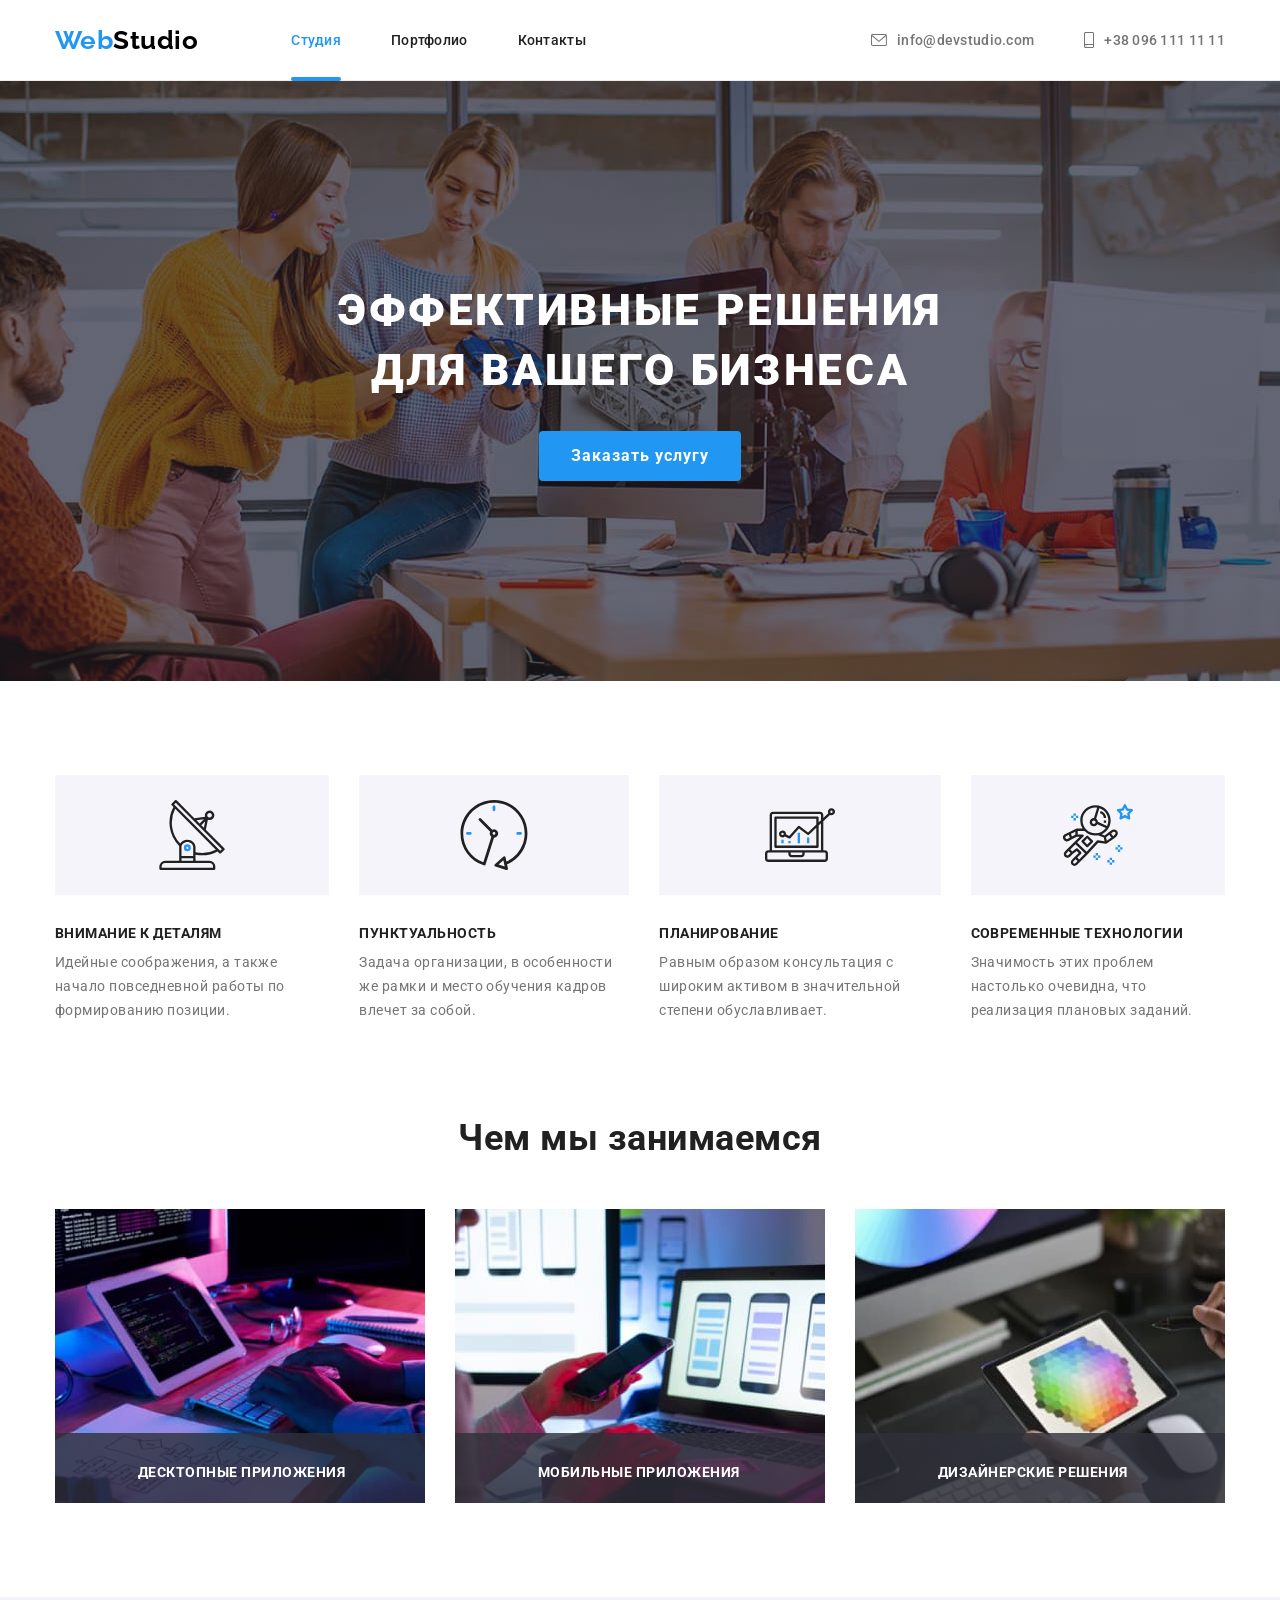
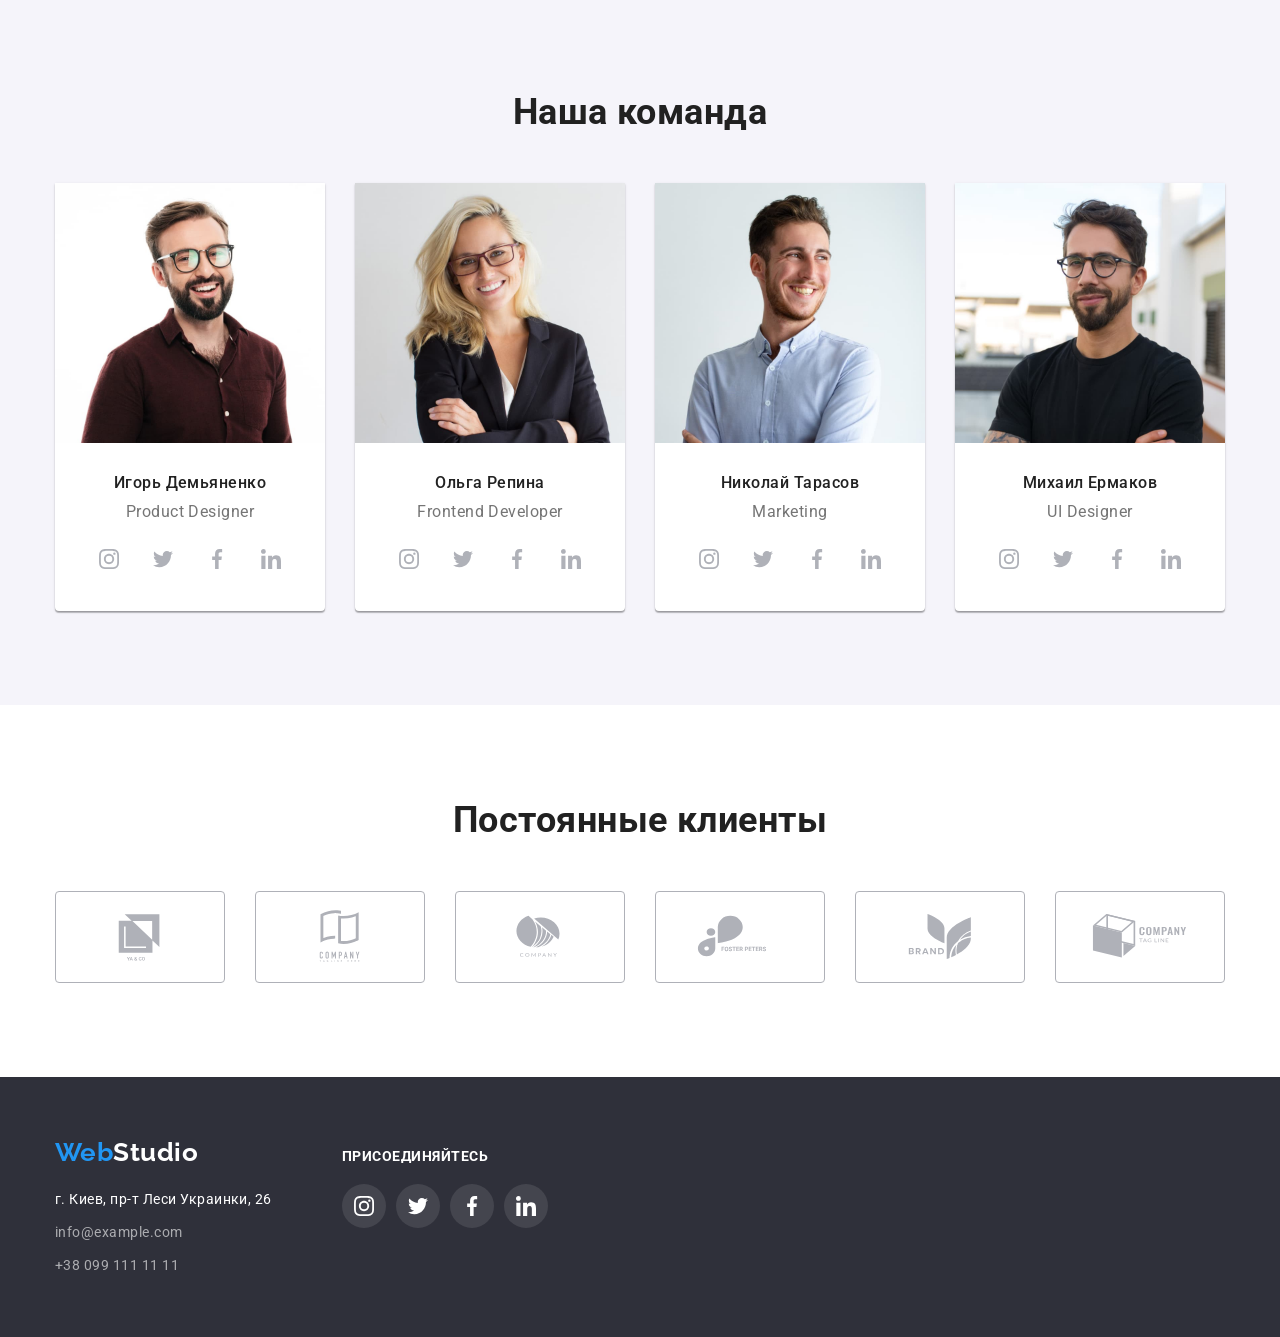
==== index.html @ f8e70f0c "Підготовка до ДЗ 6" ====
<!DOCTYPE html>
<html lang="ru">
  <head>
    <meta charset="UTF-8" />
    <meta http-equiv="X-UA-Compatible" content="IE=edge" />
    <meta name="viewport" content="width=device-width, initial-scale=1.0" />
    <title>goit-markup-hw-04</title>
    <link rel="preconnect" href="https://fonts.googleapis.com" />
    <link rel="preconnect" href="https://fonts.gstatic.com" crossorigin />
    <link
      href="https://fonts.googleapis.com/css2?family=Raleway:wght@700&family=Roboto:wght@400;500;700;900&display=swap"
      rel="stylesheet"
    />
    <link
      rel="stylesheet"
      href="https://cdnjs.cloudflare.com/ajax/libs/modern-normalize/1.1.0/modern-normalize.min.css"
    />
    <link rel="stylesheet" href="./css/styles.css" />
  </head>
  <body>
    <!--header site web studio-->
    <header class="header">
      <div class="conteiner header-nav">
        <a class="logo" href="./index.html"
          >Web<span class="logo-text">Studio</span></a
        >

        <!-- navigation -->
        <nav class="navigation">
          <ul class="site-nav">
            <li class="item-nav">
              <a class="link current" href="./index.html">Студия</a>
            </li>
            <li class="item-nav">
              <a class="link" href="./portfolio.html">Портфолио</a>
            </li>
            <li class="item-nav"><a class="link" href="#">Контакты</a></li>
          </ul>
        </nav>

        <!-- contacts -->
        <ul class="contacts">
          <li class="item">
            <a class="link" href="mailto:info@devstudio.com">
              <svg class="link-icon-mail">
                <use href="./images/sprite-icons.svg#icon-envelope"></use>
              </svg>
              info@devstudio.com</a
            >
          </li>
          <li class="item">
            <a class="link" href="tel:+380961111111">
              <svg class="link-icon-phone">
                <use href="./images/sprite-icons.svg#icon-smartphone"></use>
              </svg>
              +38 096 111 11 11</a
            >
          </li>
        </ul>
      </div>
    </header>

    <main>
      <!--hero site web studio-->
      <section class="hero">
        <div class="conteiner">
          <h1 class="slogan">
            Эффективные решения<br />
            для вашего бизнеса
          </h1>

          <button data-modal-open class="button" type="button">Заказать услугу</button>
        </div>
      </section>

      <!--specifics site web studio-->
      <section class="section">
        <div class="conteiner">
          <h2 class="visually-hidden">Особенности</h2>

          <!-- specifics -->
          <ul class="specific-items">
            <li class="item">
              <div class="specific-icon-bg">
                <svg class="specific-icon">
                  <use href="./images/sprite-icons.svg#icon-antenna"></use>
                </svg>
              </div>
              <h3 class="subtitle">Внимание к деталям</h3>
              <p class="text">
                Идейные соображения, а также начало повседневной работы по
                формированию позиции.
              </p>
            </li>

            <li class="item">
              <div class="specific-icon-bg">
                <svg class="specific-icon">
                  <use href="./images/sprite-icons.svg#icon-clock"></use>
                </svg>
              </div>
              <h3 class="subtitle">Пунктуальность</h3>
              <p class="text">
                Задача организации, в особенности же рамки и место обучения
                кадров влечет за собой.
              </p>
            </li>

            <li class="item">
              <div class="specific-icon-bg">
                <svg class="specific-icon">
                  <use href="./images/sprite-icons.svg#icon-diagram"></use>
                </svg>
              </div>
              <h3 class="subtitle">Планирование</h3>
              <p class="text">
                Равным образом консультация с широким активом в значительной
                степени обуславливает.
              </p>
            </li>

            <li class="item">
              <div class="specific-icon-bg">
                <svg class="specific-icon">
                  <use href="./images/sprite-icons.svg#icon-astronaut"></use>
                </svg>
              </div>
              <h3 class="subtitle">Современные технологии</h3>
              <p class="text">
                Значимость этих проблем настолько очевидна, что реализация
                плановых заданий.
              </p>
            </li>
          </ul>
        </div>
      </section>

      <!--works site web studio-->
      <section class="section works">
        <div class="conteiner">
          <h2 class="title-works">Чем мы занимаемся</h2>

          <ul class="works-site">
            <li class="item-work">
              <div class="work-img">
              <img
                src="./images/work/work-computer.jpg"
                alt="Работа за компютером"
                width="370"
              />
              <h3 class="subtitle-work">Десктопные приложения</h3>
              </div>
            </li>

            <li class="item-work">
              <div class="work-img">
              <img
                src="./images/work/work-smartphone.jpg"
                alt="Работа с мобильным интерфейсом"
                width="370"
              />
              <h3 class="subtitle-work">Мобильные приложения</h3>
              </div>
            </li>

            <li class="item-work">
              <div class="work-img">
              <img
                src="./images/work/work-color.jpg"
                alt="Работа с цветом"
                width="370"
              />
              <h3 class="subtitle-work">Дизайнерские решения</h3>
              </div>
            </li>
          </ul>
        </div>
      </section>

      <!--teams site web studio-->
      <section class="section team-our">
        <div class="conteiner">
          <h2 class="title-teams">Наша команда</h2>

          <ul class="teams">
            <li class="card-item">
              <img
                src="./images/team/igor.jpg"
                alt="Игорь Демьяненко"
                width="270"
              />
              <div class="card-user">
                <h3 class="subtitle-team">Игорь Демьяненко</h3>
                <p class="text-team">Product Designer</p>

                <ul class="icons-user">
                  <li>
                    <a class="item-icon-user" href="#">
                      <svg class="icon-more">
                        <use
                          href="./images/sprite-icons.svg#icon-instagram"
                        ></use>
                      </svg>
                    </a>
                  </li>
                  <li>
                    <a class="item-icon-user" href="#">
                      <svg class="icon-more">
                        <use
                          href="./images/sprite-icons.svg#icon-twitter"
                        ></use>
                      </svg>
                    </a>
                  </li>
                  <li>
                    <a class="item-icon-user" href="#">
                      <svg class="icon-more">
                        <use
                          href="./images/sprite-icons.svg#icon-facebook"
                        ></use>
                      </svg>
                    </a>
                  </li>
                  <li>
                    <a class="item-icon-user" href="#">
                      <svg class="icon-more">
                        <use
                          href="./images/sprite-icons.svg#icon-linkedin"
                        ></use>
                      </svg>
                    </a>
                  </li>
                </ul>
              </div>
            </li>

            <li class="card-item">
              <img
                src="./images/team/olga.jpg"
                alt="Ольга Репина"
                width="270"
              />
              <div class="card-user">
                <h3 class="subtitle-team">Ольга Репина</h3>
                <p class="text-team">Frontend Developer</p>

                <ul class="icons-user">
                  <li>
                    <a class="item-icon-user" href="#">
                      <svg class="icon-more">
                        <use
                          href="./images/sprite-icons.svg#icon-instagram"
                        ></use>
                      </svg>
                    </a>
                  </li>
                  <li>
                    <a class="item-icon-user" href="#">
                      <svg class="icon-more">
                        <use
                          href="./images/sprite-icons.svg#icon-twitter"
                        ></use>
                      </svg>
                    </a>
                  </li>
                  <li>
                    <a class="item-icon-user" href="#">
                      <svg class="icon-more">
                        <use
                          href="./images/sprite-icons.svg#icon-facebook"
                        ></use>
                      </svg>
                    </a>
                  </li>
                  <li>
                    <a class="item-icon-user" href="#">
                      <svg class="icon-more">
                        <use
                          href="./images/sprite-icons.svg#icon-linkedin"
                        ></use>
                      </svg>
                    </a>
                  </li>
                </ul>
              </div>
            </li>

            <li class="card-item">
              <img
                src="./images/team/nicholas.jpg"
                alt="Николай Тарасов"
                width="270"
              />
              <div class="card-user">
                <h3 class="subtitle-team">Николай Тарасов</h3>
                <p class="text-team">Marketing</p>

                <ul class="icons-user">
                  <li>
                    <a class="item-icon-user" href="#">
                      <svg class="icon-more">
                        <use
                          href="./images/sprite-icons.svg#icon-instagram"
                        ></use>
                      </svg>
                    </a>
                  </li>
                  <li>
                    <a class="item-icon-user" href="#">
                      <svg class="icon-more">
                        <use
                          href="./images/sprite-icons.svg#icon-twitter"
                        ></use>
                      </svg>
                    </a>
                  </li>
                  <li>
                    <a class="item-icon-user" href="#">
                      <svg class="icon-more">
                        <use
                          href="./images/sprite-icons.svg#icon-facebook"
                        ></use>
                      </svg>
                    </a>
                  </li>
                  <li>
                    <a class="item-icon-user" href="#">
                      <svg class="icon-more">
                        <use
                          href="./images/sprite-icons.svg#icon-linkedin"
                        ></use>
                      </svg>
                    </a>
                  </li>
                </ul>
              </div>
            </li>

            <li class="card-item">
              <img
                src="./images/team/mykhailo.jpg"
                alt="Михаил Ермаков"
                width="270"
              />
              <div class="card-user">
                <h3 class="subtitle-team">Михаил Ермаков</h3>
                <p class="text-team">UI Designer</p>

                <ul class="icons-user">
                  <li>
                    <a class="item-icon-user" href="#">
                      <svg class="icon-more">
                        <use
                          href="./images/sprite-icons.svg#icon-instagram"
                        ></use>
                      </svg>
                    </a>
                  </li>
                  <li>
                    <a class="item-icon-user" href="#">
                      <svg class="icon-more">
                        <use
                          href="./images/sprite-icons.svg#icon-twitter"
                        ></use>
                      </svg>
                    </a>
                  </li>
                  <li>
                    <a class="item-icon-user" href="#">
                      <svg class="icon-more">
                        <use
                          href="./images/sprite-icons.svg#icon-facebook"
                        ></use>
                      </svg>
                    </a>
                  </li>
                  <li>
                    <a class="item-icon-user" href="#">
                      <svg class="icon-more">
                        <use
                          href="./images/sprite-icons.svg#icon-linkedin"
                        ></use>
                      </svg>
                    </a>
                  </li>
                </ul>
              </div>
            </li>
          </ul>
        </div>
      </section>

      <!-- regular clients -->
      <section class="section">
        <div class="conteiner">
          <h2 class="title-clients">Постоянные клиенты</h2>
          <ul class="clients">
            <li>
              <a class="client" href="#">
                <svg class="client-icon">
                  <use href="./images/sprite-icons.svg#icon-ya-and-co"></use>
                </svg>
              </a>
            </li>
            <li>
              <a class="client" href="#">
                <svg class="client-icon">
                  <use href="./images/sprite-icons.svg#icon-tagline-here"></use>
                </svg>
              </a>
            </li>
            <li>
              <a class="client" href="#">
                <svg class="client-icon">
                  <use href="./images/sprite-icons.svg#icon-company"></use>
                </svg>
              </a>
            </li>
            <li>
              <a class="client" href="#">
                <svg class="client-icon">
                  <use
                    href="./images/sprite-icons.svg#icon-foster-peters"
                  ></use>
                </svg>
              </a>
            </li>
            <li>
              <a class="client" href="#">
                <svg class="client-icon">
                  <use href="./images/sprite-icons.svg#icon-brand"></use>
                </svg>
              </a>
            </li>
            <li>
              <a class="client" href="#">
                <svg class="client-icon">
                  <use href="./images/sprite-icons.svg#icon-tag-line"></use>
                </svg>
              </a>
            </li>
          </ul>
        </div>
      </section>
    </main>

    <!--footer site web studio-->

    <footer class="footer">
      <div class="conteiner footer-nav">
        <div class="footer-address">
          <a class="logo-footer" href="./index.html"
            >Web<span class="logo-text">Studio</span></a
          >

          <!-- address footer -->
          <address class="address">
            <ul class="connection">
              <li class="item">
                <a
                  class="link-first"
                  href="https://goo.gl/maps/mM7BM1BBG924dc3X9"
                  target="_blank"
                  rel="noreferrer noopener"
                  >г. Киев, пр-т Леси Украинки, 26</a
                >
              </li>

              <li class="item">
                <a class="link" href="mailto:info@example.com"
                  >info@example.com</a
                >
              </li>

              <li class="item">
                <a class="link" href="tel:+380991111111">+38 099 111 11 11</a>
              </li>
            </ul>
          </address>
        </div>

        <!-- social footer -->
        <div class="social">
          <h3 class="title-social">присоединяйтесь</h3>
          <ul class="icons-social">
            <li>
              <a class="item-icon-social" href="#">
                <svg class="icon">
                  <use href="./images/sprite-icons.svg#icon-instagram"></use>
                </svg>
              </a>
            </li>
            <li>
              <a class="item-icon-social" href="#">
                <svg class="icon">
                  <use href="./images/sprite-icons.svg#icon-twitter"></use>
                </svg>
              </a>
            </li>
            <li>
              <a class="item-icon-social" href="#">
                <svg class="icon">
                  <use href="./images/sprite-icons.svg#icon-facebook"></use>
                </svg>
              </a>
            </li>
            <li>
              <a class="item-icon-social" href="#">
                <svg class="icon">
                  <use href="./images/sprite-icons.svg#icon-linkedin"></use>
                </svg>
              </a>
            </li>
          </ul>
        </div>
      </div>
    </footer>

    <!-- modal window -->
    <div class="backdrop is-hidden" data-modal>
        <div class="modal">
          <button data-modal-close class="close-modal" type="button">
            <svg class="icon-close-modal">
              <use href="./images/sprite-icons.svg#icon-close-modal"></use>
            </svg>
          </button>
        </div>
      </div>
  </body>

  <script src="./js/modal.js"></script>
</html>
---- css/styles.css ----
:root {
    /* background color site */
    --light-background-color: #FFFFFF;
    --dark-background-color: #2F303A;
    --darklight-background-color: #AFB1B8;
    --medium-background-color: #F5F4FA;
    --lightdark-background-color: #ECECEC;
    --lightmid-background-color: #EEEEEE;
    --accent-background-color: #2196F3;
    --accent-card-bg-color: rgba(33, 150, 243, 0.9);

    /* text color */
    --light-color-text: #FFFFFF;
    --dark-color-text: #000000;
    --medium-dark-color-text: #212121;
    --medium-light-color-text: #757575;
    --accent-color-text: #2196F3;
    --lightdark-color-text: rgba(255, 255, 255, 0.6);

    --timing-function: cubic-bezier(0.4, 0, 0.2, 1);
}

/* basic styles site */
body {
    background-color: var(--light-background-color);
    color: var(--medium-dark-color-text);

    font-family: Roboto, sans-serif;
    letter-spacing: 0.03em;
}
ul {
    margin: 0;
    padding: 0;
    list-style: none;
}
a {
    text-decoration: none;
}
.conteiner {
    width: 1200px;
    margin: 0 auto;
    padding-right: 15px;
    padding-left: 15px;
}
h1, h2, h3, p {
    margin-top: 0;
    margin-bottom: 0;
}
.section {
    padding-top: 94px;
    padding-bottom: 94px;
}
img {
    display: block;
    max-width: 100%;
    height: auto;
}
.visually-hidden { 
    position: absolute; 
    width: 1px; 
    height: 1px; 
    margin: -1px; 
    border: 0; 
    padding: 0; 
    white-space: nowrap; 
    clip-path: inset(100%); 
    clip: rect(0 0 0 0); 
    overflow: hidden; 
}
/* end basic styles site */

/* header site web studio */
/* header site */
.header {
    border-bottom: 1px solid var(--lightdark-background-color);
}
.header-nav {
    display: flex;
    align-items: center;
}

/* logo site */
.logo {
color: var(--accent-color-text);

font-family: 'Raleway', sans-serif;
font-weight: 700;
font-size: 26px;
line-height: 1.192;
}
.logo-text {
    color: var(--dark-color-text);
}

/* navigation site */
.navigation {
    margin-left: 93px;
}
.site-nav {
    display: flex;
}
.site-nav .item-nav:not(:last-child) {
    margin-right: 50px;
}
.item-nav .link {
    position: relative;
}
.site-nav .link {
    display: block;
    padding-top: 32px;
    padding-bottom: 32px;

    color: var(--medium-dark-color-text);

    font-weight: 500;
    font-size: 14px;
    line-height: 1.142;
    letter-spacing: 0.02em;

    transition: color 250ms var(--timing-function);
}
.site-nav .link:hover, 
.site-nav .link:focus {
    color: var(--accent-color-text);
}
.site-nav .link.current {
    color: var(--accent-color-text);
}
.item-nav .link.current::after {
    content: '';

    display: block;
    position: absolute;
    left: 0;
    bottom: -1px;

    width: 100%;
    height: 4px;
    background-color: var(--accent-background-color);
    border-radius: 2px;
}

/* contacts site */
.contacts {
    display: flex;
    margin-left: auto;
}
.contacts .item:not(:last-child) {
    margin-right: 50px;
}
.contacts .link {
    display: flex;
    align-items: center;

    color: var(--medium-light-color-text);

    font-weight: 500;
    font-size: 14px;
    line-height: 1.142;
    letter-spacing: 0.02em;

    transition: color 250ms var(--timing-function);
}
.contacts .link:hover, 
.contacts .link:focus {
    color: var(--accent-color-text);
}
.link-icon-mail {
    width: 16px;
    height: 12px;
    margin-right: 10px;

    fill: currentColor;
}
.link-icon-phone {
    width: 10px;
    height: 16px;
    margin-right: 10px;

    fill: currentColor;
}
/* end header site web studio */

/* main site web studio */
/* main index */
/* section hero */
.hero {
    height: 600px;
    max-width: 1600px;
    margin: 0 auto;
    padding-top: 200px;
    padding-bottom: 200px;

    background-image: 
    linear-gradient(rgba(47, 48, 58, 0.4), rgba(47, 48, 58, 0.4)), 
    url('../images/background-hero.jpg');
    background-repeat: no-repeat;
    background-position: center;
    background-size: cover;
    background-color: var(--dark-background-color);
}
.slogan {
    margin-bottom: 30px;
    color: var(--light-color-text);
    
    font-weight: 900;
    font-size: 44px;
    line-height: 1.363;
    text-align: center;
    letter-spacing: 0.06em;
    text-transform: uppercase;
}
.button {
    margin: 0 auto;
    border-radius: 4px;
    padding: 10px 32px;
    border: none;
    min-width: 200px;

    background-color: var(--accent-background-color);
    color: var(--light-color-text);
    cursor: pointer;

    font-weight: 700;
    font-size: 16px;
    line-height: 1.875;
    display: flex;
    align-items: center;
    text-align: center;
    letter-spacing: 0.06em;
}

/* section specific */
.specific-items {
    display: flex;
}
.specific-items .item:not(:last-child) {
    margin-right: 30px;
}
.specific-icon-bg {
    display: flex;
    justify-content: center;
    align-items: center;
    height: 120px;
    margin-bottom: 30px;
    background-color: var(--medium-background-color);
}
.specific-icon {
    width: 70px;
    height: 70px;
}
.subtitle{
    margin-bottom: 10px;

    color: var(--medium-dark-color-text);
    
    font-weight: 700;
    font-size: 14px;
    line-height: 1.142;
    text-transform: uppercase;
}
.text {
    color: var(--medium-light-color-text);

    font-size: 14px;
    line-height: 1.714;
}

/* section works */
.works {
    padding-top: 0;
}
.title-works, .title-teams, 
.title-specific, .title-clients {
    margin-bottom: 50px;

    color: var(--medium-dark-color-text);

    font-weight: 700;
    font-size: 36px;
    line-height: 1.167;
    text-align: center;
}
.works-site {
    display: flex;
}
.works-site .item-work:not(:last-child){
    margin-right: 30px;
}
.work-img {
    position: relative;
}
.work-img::before {
    content: '';

    display: inline-block;
    position: absolute;
    left: 0;
    bottom: 0;
    width: 100%;
    height: 70px;
    background-color: rgba(47, 48, 58, 0.8);;
}
.subtitle-work {
    display: block;
    position: absolute;
    left: 83px;
    bottom: 23px;

    font-weight: 700;
    font-size: 14px;
    line-height: 1.143;
    text-align: center;
    text-transform: uppercase;
    color: var(--light-color-text)
}

/* section teams */
.team-our {
    background-color: var(--medium-background-color);
}
.teams {
    display: flex;
}
.card-item:not(:last-child){
    margin-right: 30px;
}
.card-item {
    background-color: var(--light-background-color);

    box-shadow: 0px 1px 3px rgba(0, 0, 0, 0.12), 0px 1px 1px rgba(0, 0, 0, 0.14), 0px 2px 1px rgba(0, 0, 0, 0.2);
    border-radius: 0px 0px 4px 4px; 
}
.card-user {
    padding-top: 30px;
    padding-bottom: 30px;
}
.subtitle-team{
    margin-bottom: 10px;

    color: var(--medium-dark-color-text);

    font-weight: 500;
    font-size: 16px;
    line-height: 1.188;
    text-align: center;
}
.text-team {
    margin-bottom: 16px;
    color: var(--medium-light-color-text);

    font-size: 16px;
    line-height: 1.188;
    text-align: center;
}
.icons-user {
    display: flex;
    justify-content: center;
}
.item-icon-user {
    display: flex;
    justify-content: center;
    align-items: center;
    width: 44px;
    height: 44px;
    border-radius: 50%;
    background-color: var(--light-background-color);
    color: var(--darklight-background-color);

    transition: background-color 250ms var(--timing-function),
        color 250ms var(--timing-function);
}
.icons-user li:not(:last-child) {
    margin-right: 10px;
}
.icon-more {
    width: 20px;
    height: 20px;
    fill: currentColor;
}
.item-icon-user:hover,
.item-icon-user:focus {
    background-color: var(--accent-background-color);
    color: var(--light-background-color);
}

/* section regular clients */
.clients {
    display: flex;
}
.clients li:not(:last-child) {
    margin-right: 30px;
}
.client {
    display: flex;
    justify-content: center;
    align-items: center;

    width: 170px;
    height: 92px;
    border-radius: 4px;
    border: 1px solid currentColor;
    color: var(--darklight-background-color);

    transition: color 250ms var(--timing-function);
}
.client-icon {
    width: 106px;
    height: 60px;
    fill: currentColor;
}
.client:hover,
.client:focus {
    color: var(--accent-background-color);
}
/* end main index */

/* main portfolio */
/* section portfolio */

/* button portfolio */
.filter {
    display: flex;
    justify-content: center;

    margin-bottom: 50px;
}
.filter .item:not(:last-child) {
    margin-right: 8px;
}
.control {
    border-radius: 4px;
    padding: 6px 22px;
    border: none;
    min-width: 73px;

    background-color: var(--medium-background-color);
    color: var(--medium-dark-color-text);
    cursor: pointer;

    transition: background-color 250ms var(--timing-function),
        color 250ms var(--timing-function),
        box-shadow 250ms var(--timing-function);

    font-weight: 500;
    font-size: 16px;
    line-height: 1.625;
    text-align: center;
    letter-spacing: 0.03em;
}
.control:hover, .control:focus, 
.control:active {
    background-color: var(--accent-background-color);
    color: var(--light-color-text);
    box-shadow: 0px 3px 1px rgba(0, 0, 0, 0.1), 0px 1px 2px rgba(0, 0, 0, 0.08), 0px 2px 2px rgba(0, 0, 0, 0.12);  
}
/* cards portfolio*/
.cards-portfolio {
    display: flex;
    flex-wrap: wrap;
}
.card {
    width: 370px;
    margin-right: 30px;
    margin-bottom: 30px;

    background-color: var(--light-background-color);
}
.card:nth-child(3n) {
    margin-right: 0;
}
.card:nth-last-child(-n+3) {
    margin-bottom: 0;
}
.card-link {
    display: block;
}
.card-link:hover,
.card-link:focus {
    box-shadow: 0px 1px 1px rgba(0, 0, 0, 0.12), 0px 4px 4px rgba(0, 0, 0, 0.06), 1px 4px 6px rgba(0, 0, 0, 0.16);
}
.card-picture {
    position: relative;
    overflow: hidden;
}
.card-link:hover .card-overlay,
.card-link:focus .card-overlay {
    transform: translateY(0);
}
.card-overlay {
    position: absolute;
    top: 0;
    left: 0;
    width: 100%;
    height: 100%;
    background-color: var(--accent-card-bg-color);

    transform: translateY(100%);
    transition: transform 250ms var(--timing-function);

}
.card-desc {
    display: block;
    position: absolute;
    top: 50%;
    left: 50%;
    transform: translate(-50%, -50%);
    padding: 63px 24px;
    width: 100%;
    height: 100%;

    font-size: 18px;
    line-height: 1.556;
    color: var(--light-color-text);
}
.card-search {
    padding: 20px 24px;
    border: 1px solid var(--lightmid-background-color);
}
.subtitle-card {
    margin-bottom: 4px;

    color: var(--medium-dark-color-text);

    font-weight: 700;
    font-size: 18px;
    line-height: 2;
    letter-spacing: 0.06em;
}
.text-card {
    color: var(--medium-light-color-text);

    font-size: 16px;
    line-height: 1.875;
}
/* end main portfolio */
/* end main site web studio */

/* footer site */
.footer {
    padding-top: 60px;
    padding-bottom: 60px;

    background-color: var(--dark-background-color);
}
.footer-nav {
    display: flex;
    align-items: baseline;
}
.footer-address {
    margin-right: 70px;
}
.logo-footer {
    display: inline-block;
    margin-bottom: 20px;

    color: var(--accent-color-text);

    font-family: 'Raleway', sans-serif;
    font-weight: 700;
    font-size: 26px;
    line-height: 1.192;
}
.footer .logo-text {
    color: var(--light-color-text);
}

/* address footer */
.address {
    font-style: normal;
}
.connection .item:not(:last-child) {
    margin-bottom: 9px;
}
.connection .link-first {
    color: var(--light-color-text);

    font-size: 14px;
    line-height: 1.7;  
}
.connection .link {
    color: var(--lightdark-color-text);

    font-size: 14px;
    line-height: 1.7;
}

/* social footer */
.title-social {
    margin-bottom: 20px;

    color: var(--light-color-text);

    font-weight: 700;
    font-size: 14px;
    line-height: 16px;
    text-transform: uppercase;
}
.icons-social {
    display: flex;
}
.item-icon-social {
    display: flex;
    justify-content: center;
    align-items: center;

    width: 44px;
    height: 44px;
    border-radius: 50%;
    background-color: rgba(255, 255, 255, 0.1);

    transition: background-color 250ms var(--timing-function);
}
.icons-social li:not(:last-child) {
    margin-right: 10px;
}
.item-icon-social:hover,
.item-icon-social:focus {
    background-color: var(--accent-background-color);
}
.icon {
    width: 20px;
    height: 20px;
    fill: var(--light-color-text);
}
/* end footer site */

/* modal window site */
.backdrop {
    position: fixed;
    top: 0;
    left: 0;

    width: 100%;
    height: 100%;

    background-color: rgba(0, 0, 0, 0.2);

    opacity: 1;

    transition: opacity 250ms var(--timing-function);
}
.backdrop.is-hidden {
    opacity: 0;
    pointer-events: none;
}

.backdrop.is-hidden .modal {
    transform: translate(-50%, -50%) scale(0.8);
}
.modal {
    display: flex;
    justify-content: flex-end;

    position: absolute;
    top: 50%;
    left: 50%;

    width: 528px;
    height: 581px;
    border-radius: 4px;
    padding: 8px;

    background-color: var(--light-background-color);
    box-shadow: 0px 1px 3px rgba(0, 0, 0, 0.12),
        0px 1px 1px rgba(0, 0, 0, 0.14),
        0px 2px 1px rgba(0, 0, 0, 0.2);

    transform: translate(-50%, -50%) scale(1);

    transition: transform 250ms var(--timing-function);
}

.close-modal {
    display: flex;
    align-items: center;

    width: 30px;
    height: 30px;
    border-radius: 50%;
    cursor: pointer;

    background-color: var(--light-background-color);
    border: 1px solid rgba(0, 0, 0, 0.1);
}

.icon-close-modal {
    width: 18px;
    height: 18px;
}
/* end modal window site */
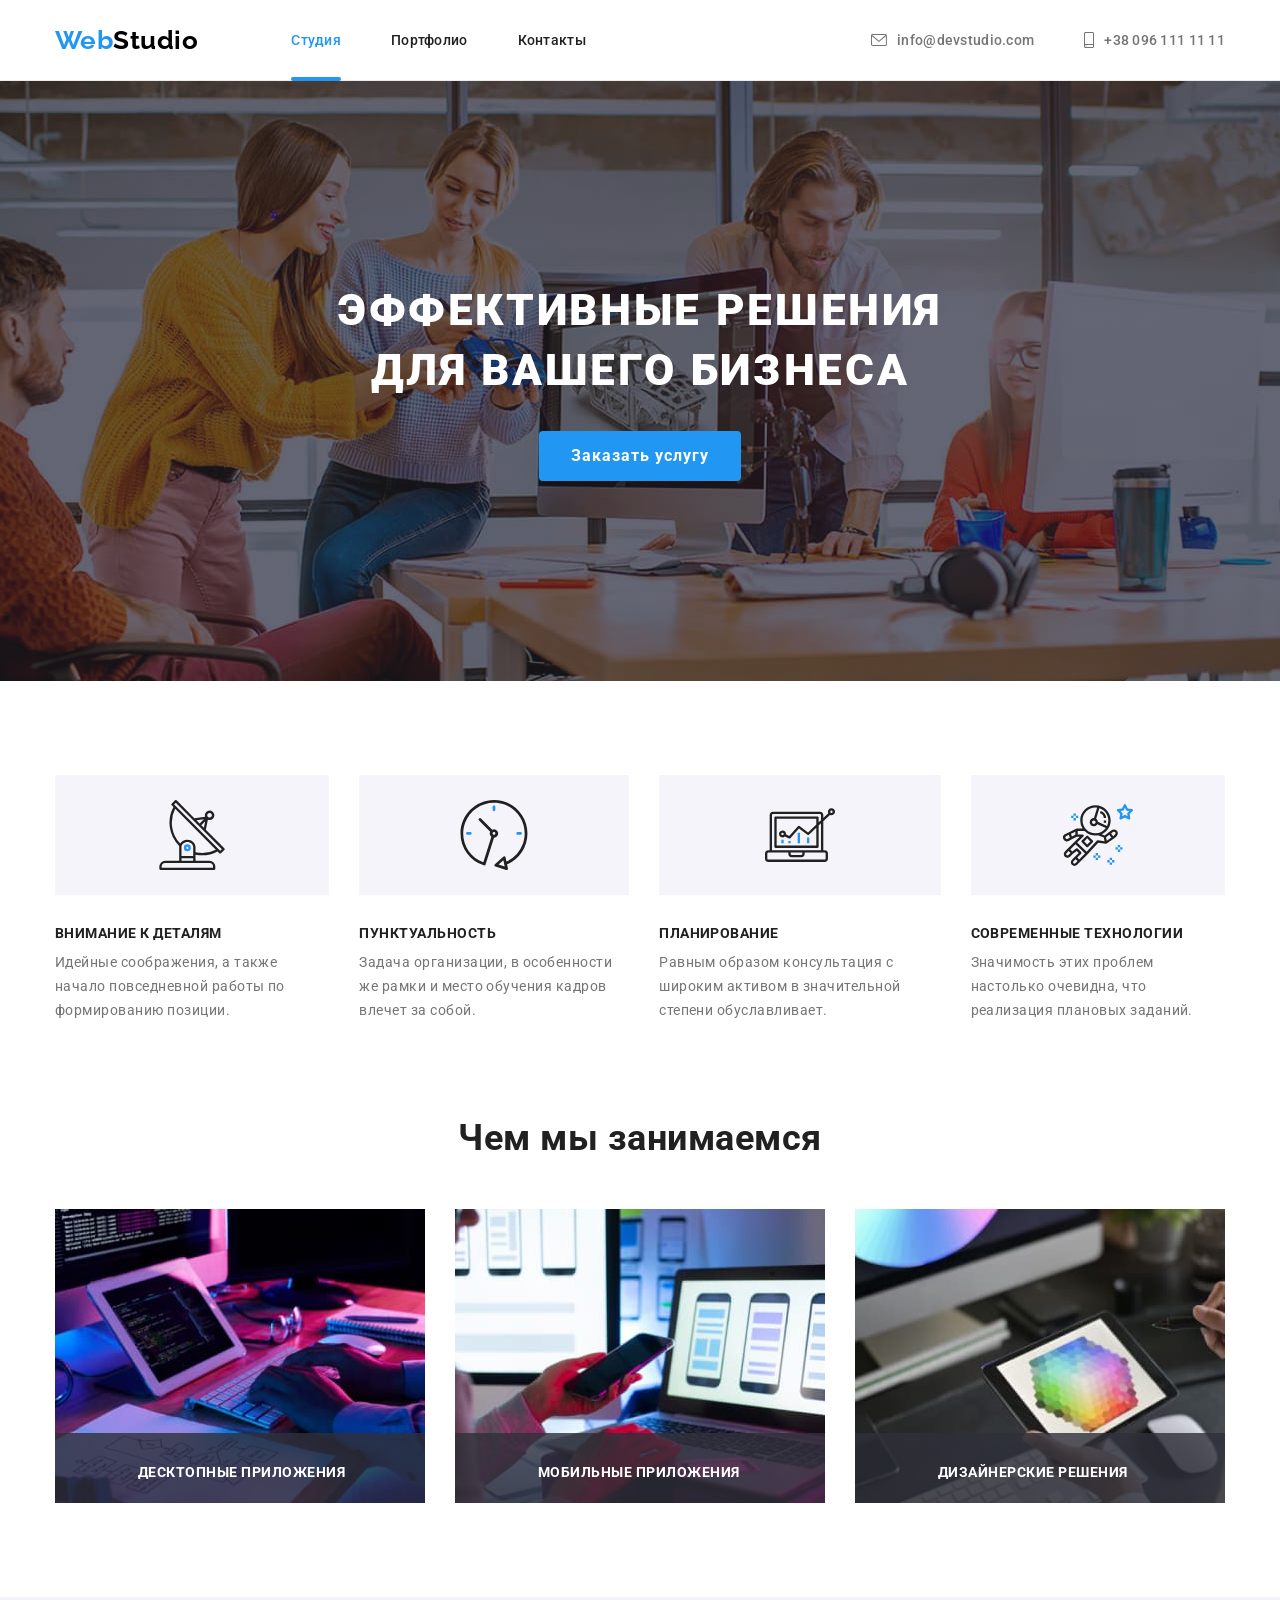
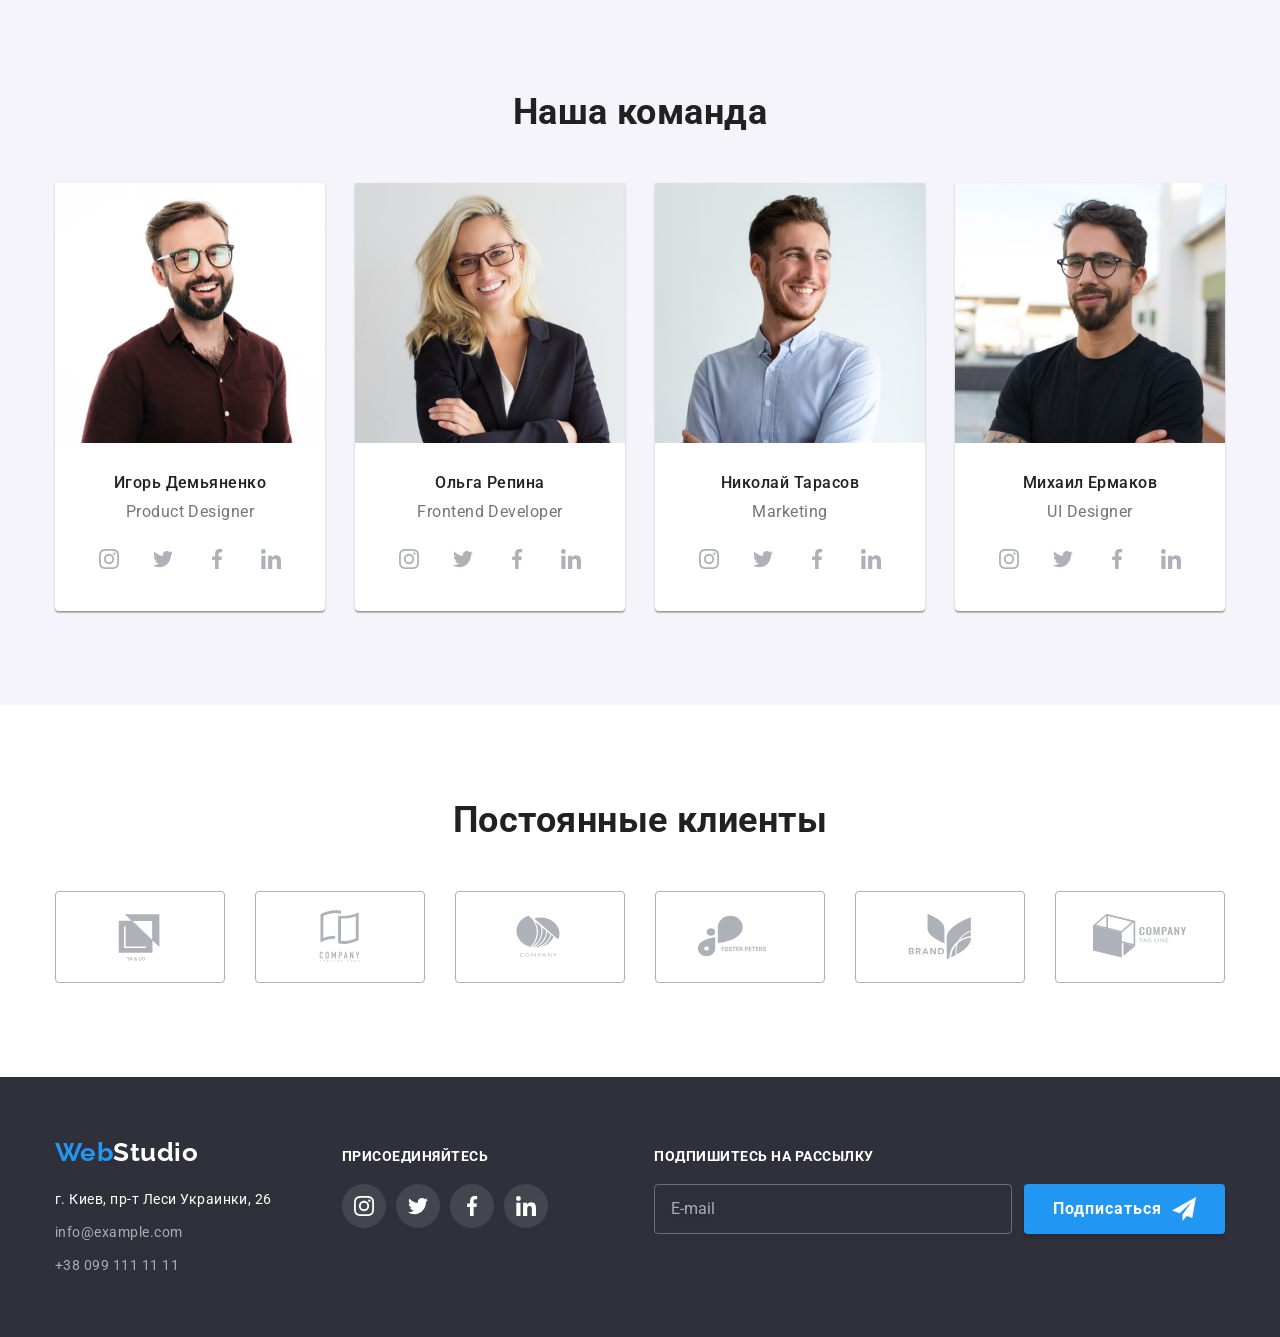
==== commit 6472fa48: "Додає форму підписання у footer" ====
--- a/index.html
+++ b/index.html
@@ -69,7 +69,9 @@
             для вашего бизнеса
           </h1>
 
-          <button data-modal-open class="button" type="button">Заказать услугу</button>
+          <button data-modal-open class="button" type="button">
+            Заказать услугу
+          </button>
         </div>
       </section>
 
@@ -143,34 +145,34 @@
           <ul class="works-site">
             <li class="item-work">
               <div class="work-img">
-              <img
-                src="./images/work/work-computer.jpg"
-                alt="Работа за компютером"
-                width="370"
-              />
-              <h3 class="subtitle-work">Десктопные приложения</h3>
+                <img
+                  src="./images/work/work-computer.jpg"
+                  alt="Работа за компютером"
+                  width="370"
+                />
+                <h3 class="subtitle-work">Десктопные приложения</h3>
               </div>
             </li>
 
             <li class="item-work">
               <div class="work-img">
-              <img
-                src="./images/work/work-smartphone.jpg"
-                alt="Работа с мобильным интерфейсом"
-                width="370"
-              />
-              <h3 class="subtitle-work">Мобильные приложения</h3>
+                <img
+                  src="./images/work/work-smartphone.jpg"
+                  alt="Работа с мобильным интерфейсом"
+                  width="370"
+                />
+                <h3 class="subtitle-work">Мобильные приложения</h3>
               </div>
             </li>
 
             <li class="item-work">
               <div class="work-img">
-              <img
-                src="./images/work/work-color.jpg"
-                alt="Работа с цветом"
-                width="370"
-              />
-              <h3 class="subtitle-work">Дизайнерские решения</h3>
+                <img
+                  src="./images/work/work-color.jpg"
+                  alt="Работа с цветом"
+                  width="370"
+                />
+                <h3 class="subtitle-work">Дизайнерские решения</h3>
               </div>
             </li>
           </ul>
@@ -513,19 +515,42 @@
             </li>
           </ul>
         </div>
+
+        <!-- send-footer -->
+        <div class="send">
+          <h3 class="title-send">Подпишитесь на рассылку</h3>
+          <form name="form-send">
+            <div class="send-email">
+              <label for="email"></label>
+              <input
+                class="email-user"
+                type="email"
+                name="email"
+                id="email"
+                placeholder="E-mail"
+              />
+              <button class="send-button" type="submit">
+                Подписаться
+                <svg class="icon-button">
+                  <use href="./images/sprite-icons.svg#icon-send"></use>
+                </svg>
+              </button>
+            </div>
+          </form>
+        </div>
       </div>
     </footer>
 
     <!-- modal window -->
     <div class="backdrop is-hidden" data-modal>
-        <div class="modal">
-          <button data-modal-close class="close-modal" type="button">
-            <svg class="icon-close-modal">
-              <use href="./images/sprite-icons.svg#icon-close-modal"></use>
-            </svg>
-          </button>
-        </div>
+      <div class="modal">
+        <button data-modal-close class="close-modal" type="button">
+          <svg class="icon-close-modal">
+            <use href="./images/sprite-icons.svg#icon-close-modal"></use>
+          </svg>
+        </button>
       </div>
+    </div>
   </body>
 
   <script src="./js/modal.js"></script>
--- a/css/styles.css
+++ b/css/styles.css
@@ -586,7 +586,8 @@
 }
 
 /* social footer */
-.title-social {
+.title-social,
+.title-send {
     margin-bottom: 20px;
 
     color: var(--light-color-text);
@@ -621,6 +622,54 @@
 .icon {
     width: 20px;
     height: 20px;
+    fill: var(--light-color-text);
+}
+ /* send footer */
+.send {
+margin-left: auto;
+}
+.send-email {
+    display: flex;
+}
+.email-user {
+    padding: 15px 16px;
+    width: 358px;
+    height: 50px;
+    border: 1px solid rgba(255, 255, 255, 0.3);
+    box-sizing: border-box;
+    filter: drop-shadow(0px 4px 4px rgba(0, 0, 0, 0.15));
+    border-radius: 4px;
+    background-color: transparent;
+}
+.email-user::placeholder {
+    color: rgba(255, 255, 255, 0.6);
+
+    font-size: 16px;
+    line-height: 1.25;
+}
+.send-button {
+    display: flex;
+    align-items: center;
+    margin-left: 12px;
+    padding: 10px 29px;
+    min-width: 200px;
+
+    background: #2196F3;
+    box-shadow: 0px 4px 4px rgba(0, 0, 0, 0.15);
+    border-radius: 4px;
+    border: 0;
+
+    color: var(--light-color-text);
+    font-weight: 700;
+    font-size: 16px;
+    line-height: 1.875;
+    text-align: center;
+    letter-spacing: 0.06em;
+}
+.icon-button {
+    margin-left: 10px;
+    width: 24px;
+    height: 24px;
     fill: var(--light-color-text);
 }
 /* end footer site */
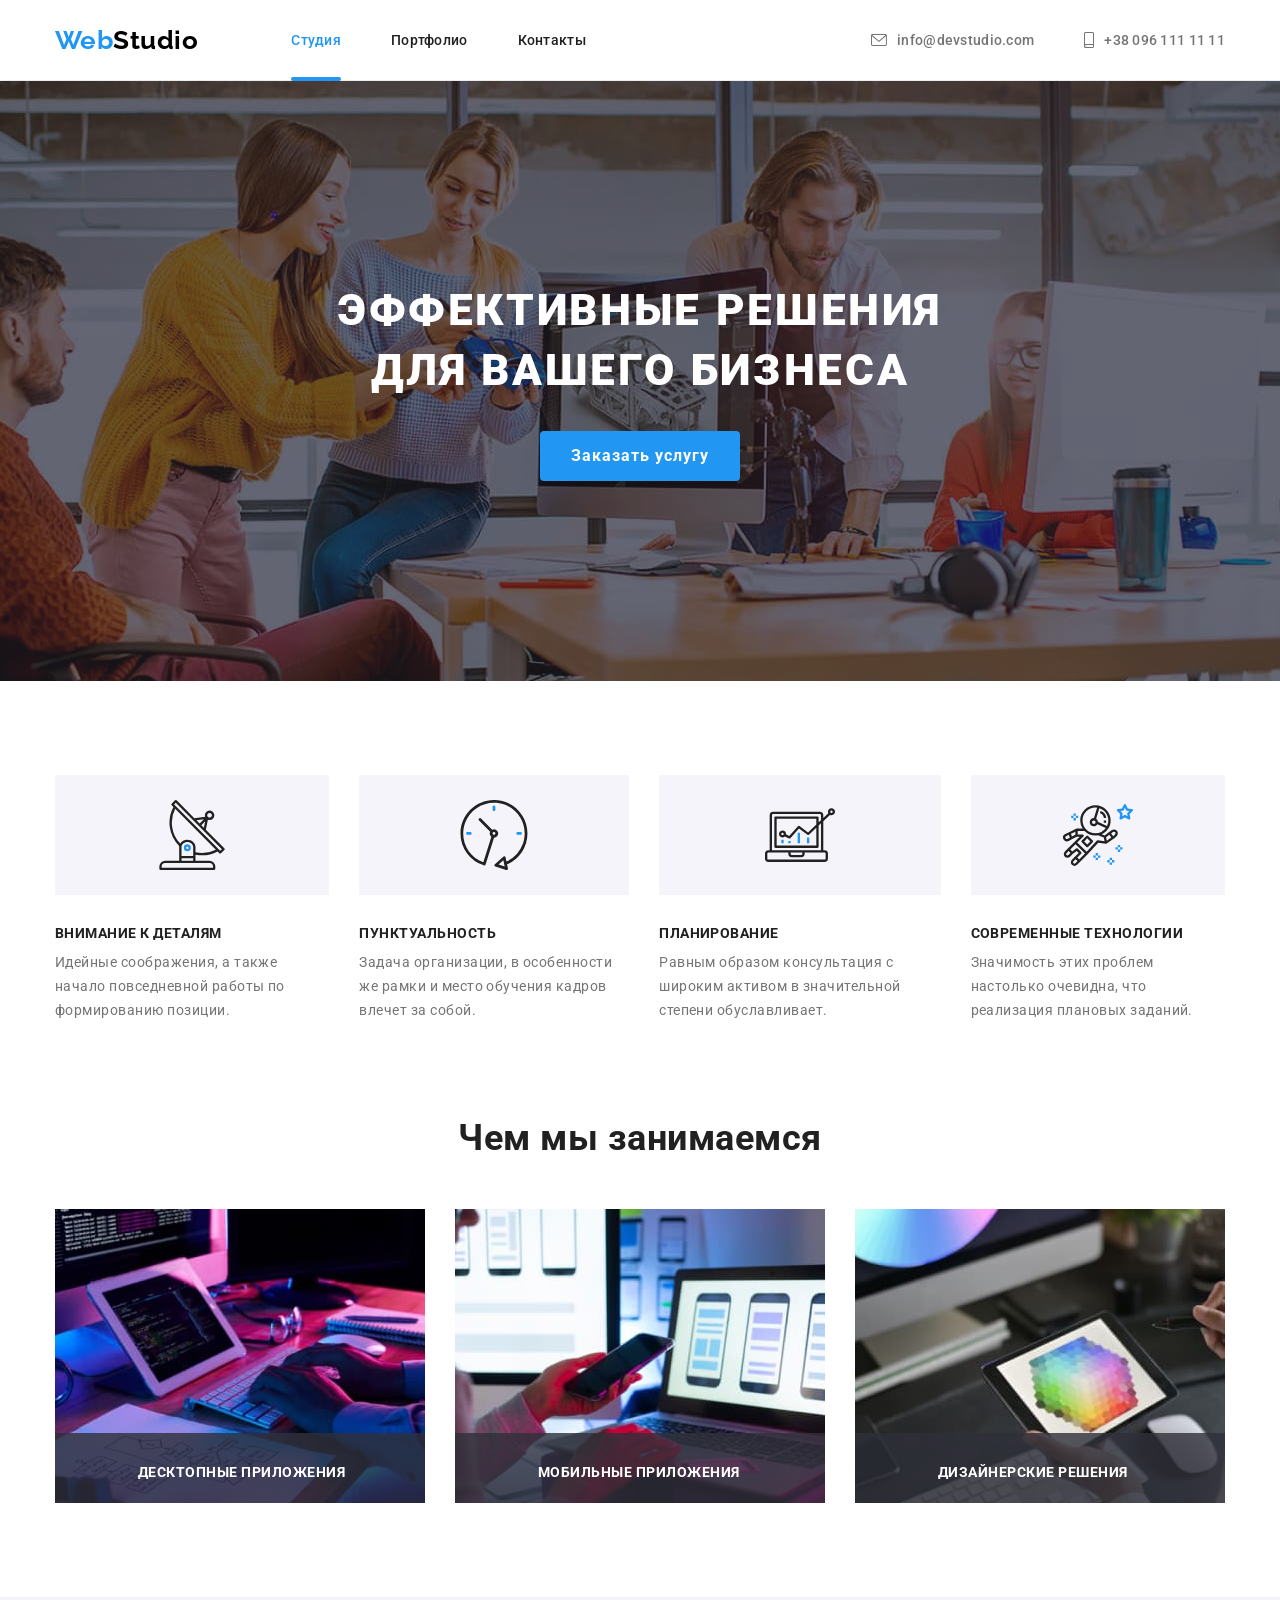
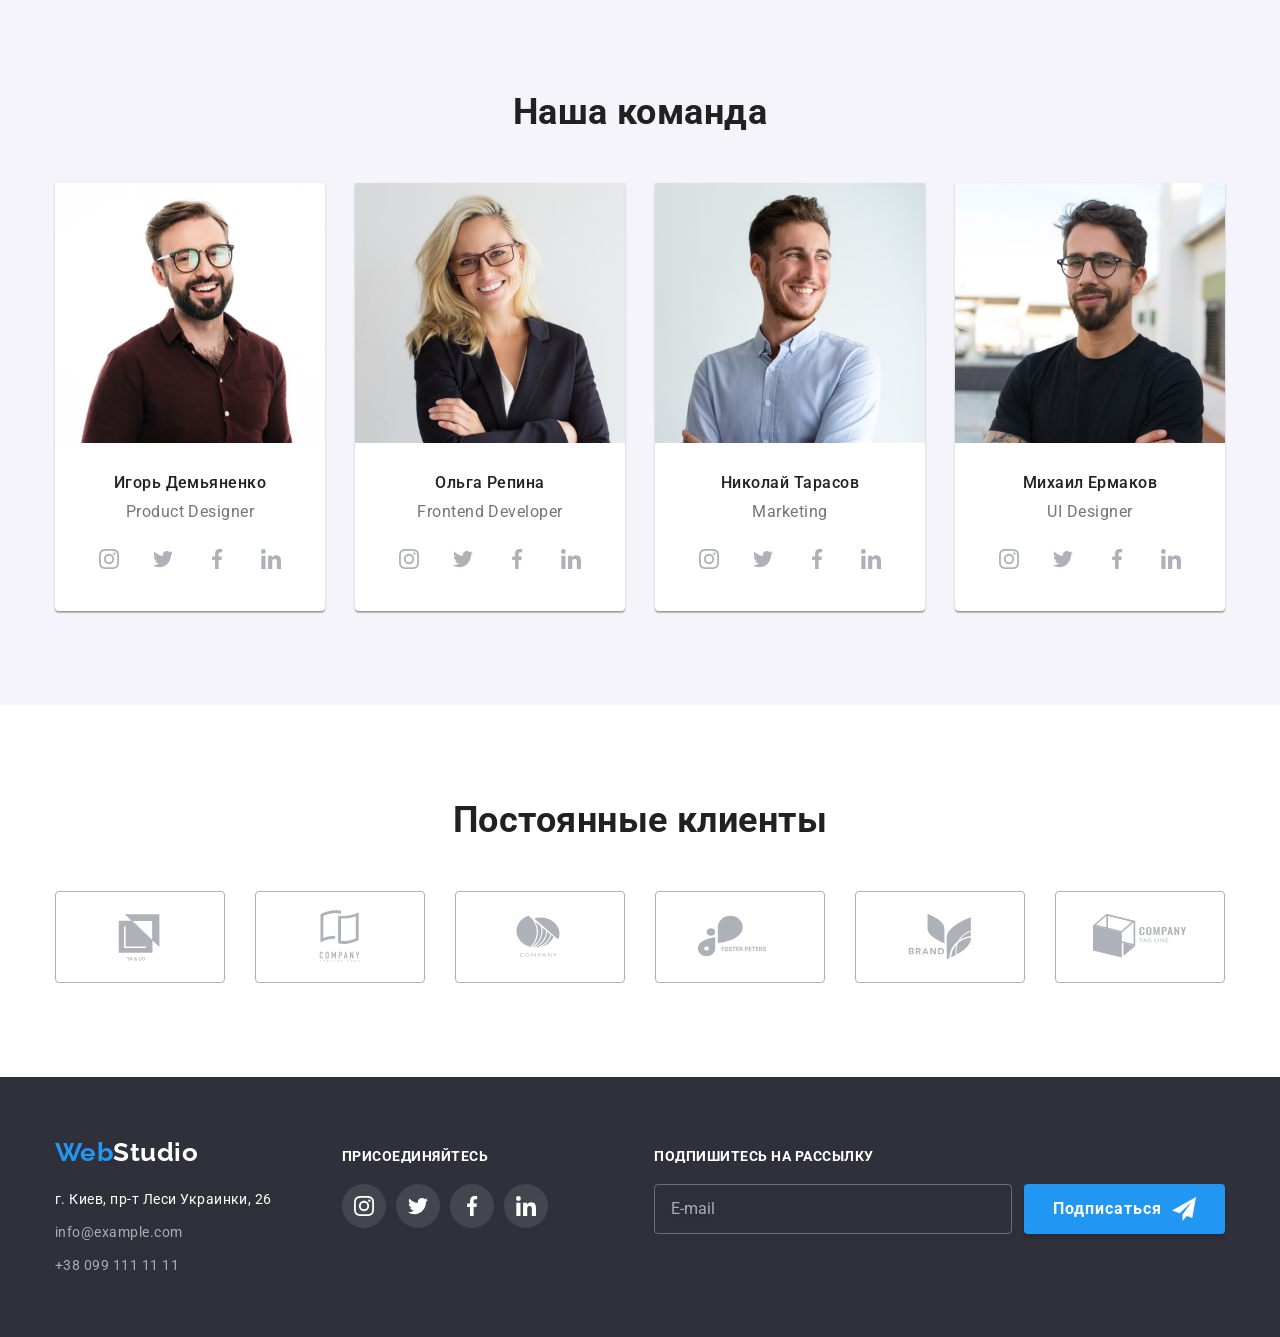
==== commit 751f11c3: "Додає у форму кнопку "Отправить"" ====
--- a/index.html
+++ b/index.html
@@ -549,6 +549,82 @@
             <use href="./images/sprite-icons.svg#icon-close-modal"></use>
           </svg>
         </button>
+
+        <form class="modal-form" name="form-order">
+          <div class="data-user">
+            <div class="form-order">
+              <h2 class="title-order">
+                Оставьте свои данные, мы вам перезвоним
+              </h2>
+              <div class="form-field">
+                <label for="name">Имя</label>
+                <div class="input-wrap">
+                  <input type="text" name="name-user" id="name" />
+                  <svg class="icon-form">
+                    <use
+                      href="./images/sprite-icons.svg#icon-person-black"
+                    ></use>
+                  </svg>
+                </div>
+              </div>
+
+              <div class="form-field">
+                <label for="tel">Телефон</label>
+                <div class="input-wrap">
+                  <input type="tel" name="tel-user" id="tel" />
+                  <svg class="icon-form">
+                    <use
+                      href="./images/sprite-icons.svg#icon-phone-black"
+                    ></use>
+                  </svg>
+                </div>
+              </div>
+
+              <div class="form-field">
+                <label for="email">Почта</label>
+                <div class="input-wrap">
+                  <input type="email" name="email-user" id="email" />
+                  <svg class="icon-form">
+                    <use
+                      href="./images/sprite-icons.svg#icon-email-black"
+                    ></use>
+                  </svg>
+                </div>
+              </div>
+
+              <div class="form-field">
+                <label for="comment">Комментарий</label>
+                <textarea
+                  class="comment-user"
+                  name="comment"
+                  id="comment"
+                  cols="30"
+                  rows="10"
+                  placeholder="Введите текст"
+                ></textarea>
+              </div>
+            </div>
+            <label class="accept-rule">
+              <input
+                class="checkbox"
+                type="checkbox"
+                name="rules"
+                value="accept rules"
+              />
+              <span class="icon-checkbox"></span>
+              <svg class="icon-check">
+                    <use
+                      href="./images/sprite-icons.svg#icon-check"
+                    ></use>
+                  </svg>
+              Соглашаюсь с рассылкой и принимаю
+              <a class="contract" href="#">Условия договора</a>
+            </label>
+            <button class="button" type="submit">
+            Отправить
+          </button>
+          </div>
+        </form>
       </div>
     </div>
   </body>
--- a/css/styles.css
+++ b/css/styles.css
@@ -2,11 +2,13 @@
     /* background color site */
     --light-background-color: #FFFFFF;
     --dark-background-color: #2F303A;
+    --darkmedium-background-color: #212121;
     --darklight-background-color: #AFB1B8;
     --medium-background-color: #F5F4FA;
     --lightdark-background-color: #ECECEC;
     --lightmid-background-color: #EEEEEE;
     --accent-background-color: #2196F3;
+    --accent-hover-background-color: #188CE8;
     --accent-card-bg-color: rgba(33, 150, 243, 0.9);
 
     /* text color */
@@ -211,10 +213,15 @@
     text-transform: uppercase;
 }
 .button {
+    display: flex;
+    align-items: center;
+    justify-content: center;
     margin: 0 auto;
+    padding-top: 10px;
+    padding-bottom: 10px;
     border-radius: 4px;
-    padding: 10px 32px;
     border: none;
+    box-shadow: 0px 4px 4px rgba(0, 0, 0, 0.15);
     min-width: 200px;
 
     background-color: var(--accent-background-color);
@@ -224,10 +231,14 @@
     font-weight: 700;
     font-size: 16px;
     line-height: 1.875;
-    display: flex;
-    align-items: center;
     text-align: center;
     letter-spacing: 0.06em;
+
+    transition: background-color 250ms var(--timing-function);
+}
+.button:hover,
+.button:focus {
+    background-color: var(--accent-hover-background-color);
 }
 
 /* section specific */
@@ -647,6 +658,7 @@
     font-size: 16px;
     line-height: 1.25;
 }
+
 .send-button {
     display: flex;
     align-items: center;
@@ -693,14 +705,11 @@
     opacity: 0;
     pointer-events: none;
 }
-
 .backdrop.is-hidden .modal {
     transform: translate(-50%, -50%) scale(0.8);
 }
+
 .modal {
-    display: flex;
-    justify-content: flex-end;
-
     position: absolute;
     top: 50%;
     left: 50%;
@@ -708,7 +717,6 @@
     width: 528px;
     height: 581px;
     border-radius: 4px;
-    padding: 8px;
 
     background-color: var(--light-background-color);
     box-shadow: 0px 1px 3px rgba(0, 0, 0, 0.12),
@@ -720,9 +728,13 @@
     transition: transform 250ms var(--timing-function);
 }
 
+/* button close modal window */
 .close-modal {
     display: flex;
     align-items: center;
+    margin-left: auto;
+    margin-top: 8px;
+    margin-right: 8px;
 
     width: 30px;
     height: 30px;
@@ -731,10 +743,158 @@
 
     background-color: var(--light-background-color);
     border: 1px solid rgba(0, 0, 0, 0.1);
-}
-
+    color: var(--dark-color-text);
+
+    transition: color 250ms var(--timing-function);
+}
+.close-modal:hover {
+    color: var(--accent-color-text);
+}
 .icon-close-modal {
     width: 18px;
     height: 18px;
+    fill: currentColor;
+}
+
+/* form order modal window */
+.data-user {
+    margin: 2px 40px 40px;
+}
+.form-order {
+    margin-bottom: 20px;
+}
+
+.title-order {
+    margin-bottom: 12px;
+
+    color: var(--medium-dark-color-text);
+    font-weight: 700;
+    font-size: 20px;
+    line-height: 1.15;
+    text-align: center;
+}
+
+/* form input */
+.form-field {
+    display: flex;
+    flex-direction: column;
+}
+.form-field:not(:last-child) {
+    margin-bottom: 10px;
+}
+.form-field label {
+    margin-bottom: 4px;
+
+    color: var(--medium-light-color-text);
+    font-size: 12px;
+    line-height: 1.167;
+    letter-spacing: 0.01em;
+}
+.form-field input {
+    width: 100%;
+    height: 40px;
+    border: 1px solid rgba(33, 33, 33, 0.2);
+    box-sizing: border-box;
+    border-radius: 4px;
+    padding-left: 42px;
+    
+}
+.input-wrap {
+    position: relative;
+    color: var(--medium-dark-color-text);
+}
+.input-wrap input:focus,
+.input-wrap input:focus-visible {
+    border: 1px solid var(--accent-background-color);
+    outline: none;
+}
+.input-wrap input:focus ~ .icon-form {
+    color: var(--accent-color-text);
+}
+.icon-form {
+    position: absolute;
+    top: 50%;
+    left: 12px;
+    transform: translateY(-50%);
+    
+    width: 18px;
+    height: 18px;
+
+    fill: currentColor;
+}
+
+.comment-user {
+    width: 100%;
+    height: 120px;
+    resize: none;
+    border: 1px solid rgba(33, 33, 33, 0.2);
+    box-sizing: border-box;
+    border-radius: 4px;
+
+    font-size: 12px;
+    line-height: 1.167;
+    letter-spacing: 0.01em;
+}
+.comment-user::placeholder {
+    color: rgba(117, 117, 117, 0.5);
+}
+
+/* form checkbox */
+.accept-rule {
+    display: flex;
+    justify-content: center;
+    position: relative;
+    align-items: center;
+    margin-bottom: 30px;
+
+    color: var(--medium-light-color-text);
+    font-size: 14px;
+    line-height: 1.714;
+}
+.checkbox {
+    position: absolute;
+    width: 1px;
+    height: 1px;
+    margin: -1px;
+    border: 0;
+    padding: 0;
+    white-space: nowrap;
+    clip-path: inset(100%);
+    clip: rect(0 0 0 0);
+    overflow: hidden;
+}
+.checkbox:checked + .icon-checkbox {
+    background-color: var(--accent-background-color);
+    border: 2px solid var(--accent-background-color);
+}
+.checkbox:checked ~ .icon-check {
+    fill-opacity: 1;
+    stroke-opacity: 1;
+}
+.icon-checkbox {
+    display: inline-block;
+    margin-right: 7px;
+    width: 16px;
+    height: 15px;
+    background-color: var(--light-background-color);
+    border: 2px solid var(--darkmedium-background-color);
+    border-radius: 2px;
+}
+.icon-check {
+    position: absolute;
+    top: 50%;
+    left: 12px;
+    transform: translateY(-50%);
+    width: 16px;
+    height: 15px;
+    fill-opacity: 0;
+    stroke-opacity: 0;
+}
+.contract {
+    text-decoration: underline;
+    text-underline-position: under;
+    color: var(--accent-color-text);
+    font-size: 14px;
+    line-height: 1.714;
 }
 /* end modal window site */
